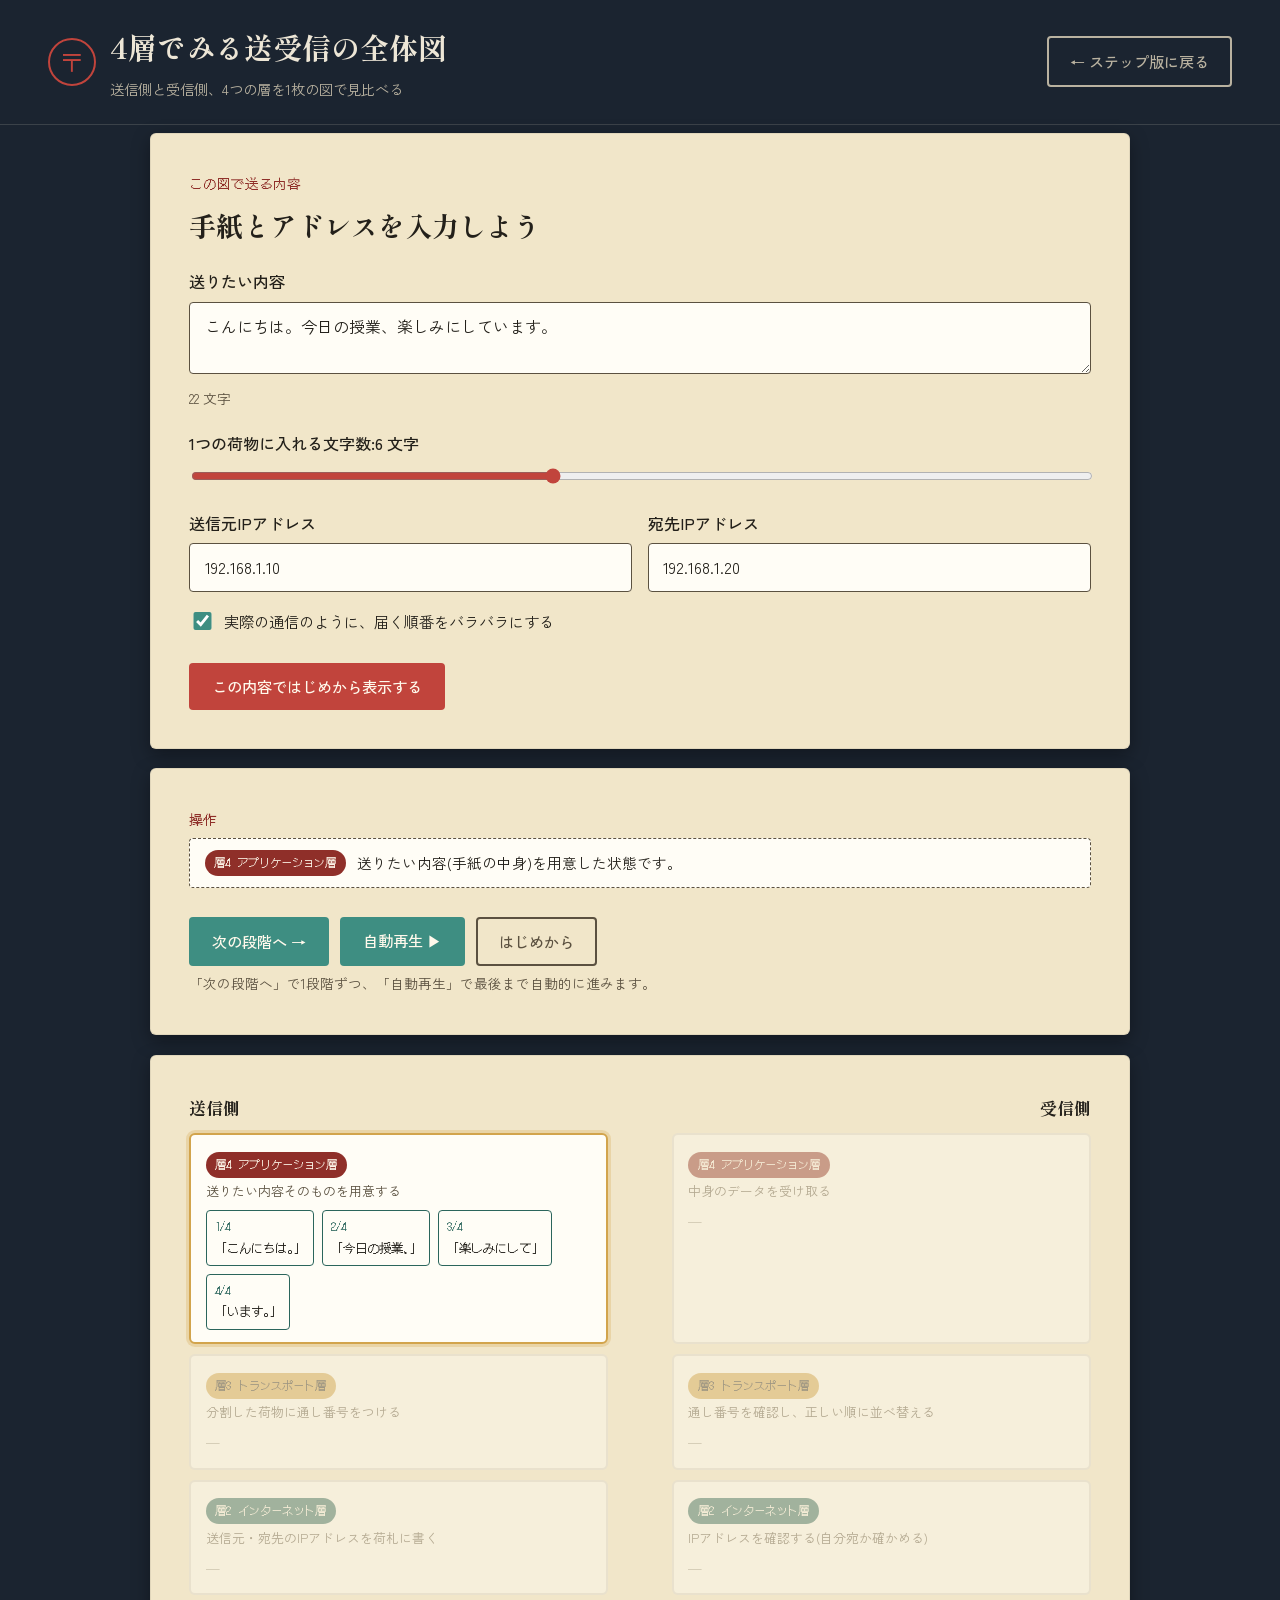
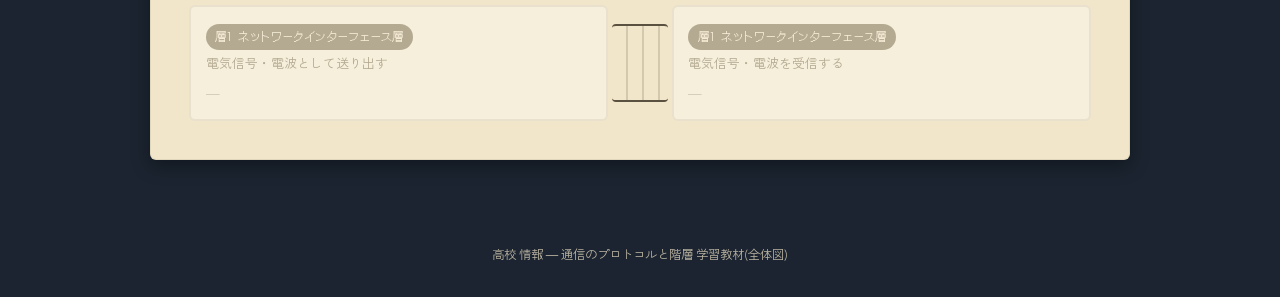
==== layers.html @ 987ae879 "Add files via upload" ====
<!DOCTYPE html>
<html lang="ja">
<head>
<meta charset="UTF-8">
<meta name="viewport" content="width=device-width, initial-scale=1.0">
<title>4層でみる送受信の全体図 ― 通信のプロトコルと階層</title>
<link rel="preconnect" href="https://fonts.googleapis.com">
<link rel="preconnect" href="https://fonts.gstatic.com" crossorigin>
<link href="https://fonts.googleapis.com/css2?family=Shippori+Mincho:wght@500;700&family=Zen+Kaku+Gothic+New:wght@400;500;700&family=DotGothic16&display=swap" rel="stylesheet">
<link rel="stylesheet" href="style.css">
<link rel="stylesheet" href="layers.css">
</head>
<body>

<header class="app-header">
  <div class="app-header__title">
    <span class="app-header__mark">〒</span>
    <div>
      <h1>4層でみる送受信の全体図</h1>
      <p>送信側と受信側、4つの層を1枚の図で見比べる</p>
    </div>
  </div>
  <a class="ghost-btn" href="index.html">← ステップ版に戻る</a>
</header>

<main class="layers-main">

  <!-- 入力パネル -->
  <section class="card layers-input-card">
    <p class="card__eyebrow">この図で送る内容</p>
    <h2>手紙とアドレスを入力しよう</h2>

    <label for="msgInput" class="field-label">送りたい内容</label>
    <textarea id="msgInput" maxlength="120" rows="2" placeholder="例:こんにちは。今日の授業、楽しみにしています。">こんにちは。今日の授業、楽しみにしています。</textarea>
    <p class="hint" id="msgCount">0 文字</p>

    <label for="chunkInput" class="field-label">
      1つの荷物に入れる文字数:<output id="chunkVal">6</output> 文字
    </label>
    <input type="range" id="chunkInput" min="2" max="12" value="6">

    <div class="ip-fields">
      <div>
        <label for="srcInput" class="field-label">送信元IPアドレス</label>
        <input type="text" id="srcInput" value="192.168.1.10">
      </div>
      <div>
        <label for="dstInput" class="field-label">宛先IPアドレス</label>
        <input type="text" id="dstInput" value="192.168.1.20">
      </div>
    </div>

    <label class="toggle">
      <input type="checkbox" id="shuffleInput" checked>
      <span>実際の通信のように、届く順番をバラバラにする</span>
    </label>

    <div class="step-nav">
      <button class="primary-btn" id="applyBtn">この内容ではじめから表示する</button>
    </div>
  </section>

  <!-- 操作パネル -->
  <section class="card layers-control-card">
    <p class="card__eyebrow">操作</p>
    <div class="layers-current" id="currentCaption">
      <span class="layer-pill layer-pill--app" id="currentPill">層4 アプリケーション層</span>
      <span id="currentDesc">送りたい内容(手紙の中身)を用意した状態です。</span>
    </div>
    <div class="step-nav">
      <button class="secondary-btn" id="nextBtn">次の段階へ →</button>
      <button class="secondary-btn" id="autoBtn">自動再生 ▶</button>
      <button class="ghost-btn" id="resetBtn">はじめから</button>
    </div>
    <p class="hint">「次の段階へ」で1段階ずつ、「自動再生」で最後まで自動的に進みます。</p>
  </section>

  <!-- 4層の図 -->
  <section class="card layers-diagram-card">
    <div class="layers-diagram-heads">
      <span class="layers-diagram-heads__label">送信側</span>
      <span></span>
      <span class="layers-diagram-heads__label">受信側</span>
    </div>

    <div class="layers-diagram" id="layersDiagram">

      <!-- 層4 アプリケーション層 -->
      <div class="layer-cell" data-row="send-app">
        <span class="layer-pill layer-pill--app">層4 アプリケーション層</span>
        <p class="layers-role">送りたい内容そのものを用意する</p>
        <div class="layers-packets" id="cell-send-app"></div>
      </div>
      <div class="layer-gutter"></div>
      <div class="layer-cell" data-row="receive-app">
        <span class="layer-pill layer-pill--app">層4 アプリケーション層</span>
        <p class="layers-role">中身のデータを受け取る</p>
        <div class="layers-packets" id="cell-receive-app"></div>
        <div id="finalResult" class="reassembled" hidden>
          <p class="field-label">組み立てられた内容</p>
          <p id="finalText" class="reassembled__text"></p>
          <p id="finalCheck" class="reassembled__check"></p>
        </div>
      </div>

      <!-- 層3 トランスポート層 -->
      <div class="layer-cell" data-row="send-transport">
        <span class="layer-pill layer-pill--transport">層3 トランスポート層</span>
        <p class="layers-role">分割した荷物に通し番号をつける</p>
        <div class="layers-packets" id="cell-send-transport"></div>
      </div>
      <div class="layer-gutter"></div>
      <div class="layer-cell" data-row="receive-transport">
        <span class="layer-pill layer-pill--transport">層3 トランスポート層</span>
        <p class="layers-role">通し番号を確認し、正しい順に並べ替える</p>
        <div class="layers-packets" id="cell-receive-transport"></div>
      </div>

      <!-- 層2 インターネット層 -->
      <div class="layer-cell" data-row="send-network">
        <span class="layer-pill layer-pill--network">層2 インターネット層</span>
        <p class="layers-role">送信元・宛先のIPアドレスを荷札に書く</p>
        <div class="layers-packets" id="cell-send-network"></div>
      </div>
      <div class="layer-gutter"></div>
      <div class="layer-cell" data-row="receive-network">
        <span class="layer-pill layer-pill--network">層2 インターネット層</span>
        <p class="layers-role">IPアドレスを確認する(自分宛か確かめる)</p>
        <div class="layers-packets" id="cell-receive-network"></div>
      </div>

      <!-- 層1 ネットワークインターフェース層(伝送経路) -->
      <div class="layer-cell layer-cell--physical" data-row="send-physical">
        <span class="layer-pill layer-pill--physical">層1 ネットワークインターフェース層</span>
        <p class="layers-role">電気信号・電波として送り出す</p>
        <div class="layers-packets" id="cell-send-physical"></div>
      </div>
      <div class="layer-gutter layer-gutter--track">
        <div class="transit__track" id="layersTrack"></div>
      </div>
      <div class="layer-cell layer-cell--physical" data-row="receive-physical">
        <span class="layer-pill layer-pill--physical">層1 ネットワークインターフェース層</span>
        <p class="layers-role">電気信号・電波を受信する</p>
        <div class="layers-packets" id="cell-receive-physical"></div>
      </div>

    </div>
  </section>

</main>

<footer class="app-footer">
  <p>高校 情報 ― 通信のプロトコルと階層 学習教材(全体図)</p>
</footer>

<script src="layers.js"></script>
</body>
</html>
---- style.css ----
/* ===========================================================
   トークン
   =========================================================== */
:root {
  --bg-void: #1b2430;
  --bg-void-soft: #232f3f;
  --surface-paper: #f1e6c9;
  --surface-paper-dim: #e6d8b3;
  --ink: #23201a;
  --ink-soft: #5b5140;
  --accent-stamp: #c1443c;
  --accent-stamp-dark: #8f2f29;
  --accent-teal: #3e8e82;
  --accent-teal-dark: #2b655c;
  --accent-gold: #d2a44c;
  --text-light: #ede6d6;
  --text-light-dim: #b9b2a0;

  --font-display: "Shippori Mincho", serif;
  --font-body: "Zen Kaku Gothic New", sans-serif;
  --font-data: "DotGothic16", monospace;

  --radius-paper: 6px;
  --shadow-paper: 0 6px 18px rgba(0, 0, 0, 0.35);
}

@media (prefers-reduced-motion: reduce) {
  *, *::before, *::after {
    animation-duration: 0.001ms !important;
    animation-iteration-count: 1 !important;
    transition-duration: 0.001ms !important;
  }
}

* { box-sizing: border-box; }

html, body {
  margin: 0;
  padding: 0;
  background: var(--bg-void);
  color: var(--text-light);
  font-family: var(--font-body);
  line-height: 1.75;
}

h1, h2, h3 {
  font-family: var(--font-display);
  font-weight: 700;
  margin: 0 0 0.5em;
  color: var(--ink);
}

p { margin: 0 0 1em; }

button {
  font-family: var(--font-body);
  cursor: pointer;
}

button:focus-visible,
input:focus-visible,
textarea:focus-visible,
a:focus-visible {
  outline: 3px solid var(--accent-gold);
  outline-offset: 2px;
}

/* ===========================================================
   ヘッダー
   =========================================================== */
.app-header {
  display: flex;
  align-items: center;
  justify-content: space-between;
  gap: 1rem;
  padding: 1.4rem clamp(1rem, 4vw, 3rem);
  border-bottom: 1px solid rgba(237, 230, 214, 0.15);
}

.app-header__title {
  display: flex;
  align-items: center;
  gap: 0.9rem;
}

.app-header__mark {
  display: grid;
  place-items: center;
  width: 3rem;
  height: 3rem;
  border: 2px solid var(--accent-stamp);
  border-radius: 50%;
  color: var(--accent-stamp);
  font-size: 1.5rem;
  font-family: var(--font-display);
  flex-shrink: 0;
}

.app-header h1 {
  color: var(--text-light);
  font-size: clamp(1.3rem, 2.6vw, 1.8rem);
  margin: 0;
}

.app-header__title p {
  margin: 0.2rem 0 0;
  color: var(--text-light-dim);
  font-size: 0.9rem;
}

/* ===========================================================
   ルート(進行状況)
   =========================================================== */
.route {
  padding: 0.8rem clamp(1rem, 4vw, 3rem) 1.2rem;
  overflow-x: auto;
}

.route ol {
  display: flex;
  list-style: none;
  margin: 0;
  padding: 0;
  gap: 0;
  min-width: max-content;
  position: relative;
}

.route li {
  display: flex;
  flex-direction: column;
  align-items: center;
  gap: 0.4rem;
  padding: 0 1.1rem;
  position: relative;
  opacity: 0.45;
}

.route li:not(:last-child)::after {
  content: "";
  position: absolute;
  top: 0.9rem;
  left: 50%;
  width: 100%;
  border-top: 2px dashed rgba(237, 230, 214, 0.3);
  z-index: 0;
}

.route li.is-current,
.route li.is-done {
  opacity: 1;
}

.route__stamp {
  display: grid;
  place-items: center;
  width: 1.9rem;
  height: 1.9rem;
  border-radius: 50%;
  border: 2px solid var(--text-light-dim);
  font-family: var(--font-data);
  font-size: 0.75rem;
  background: var(--bg-void);
  z-index: 1;
}

.route li.is-current .route__stamp {
  border-color: var(--accent-stamp);
  color: var(--accent-stamp);
}

.route li.is-done .route__stamp {
  border-color: var(--accent-teal);
  color: var(--accent-teal);
  background: var(--bg-void-soft);
}

.route__label {
  font-size: 0.72rem;
  white-space: nowrap;
  color: var(--text-light-dim);
}

.route li.is-current .route__label { color: var(--text-light); }

/* 窓口 ⇔ 層 の対応ピル(進行状況バー用) */
.route__layer {
  font-family: var(--font-data);
  font-size: 0.62rem;
  padding: 0.1rem 0.45rem;
  border-radius: 999px;
  white-space: nowrap;
  border: 1px solid transparent;
  z-index: 1;
}

.route__layer[data-layer="app"] {
  background: rgba(193, 68, 60, 0.22);
  border-color: rgba(193, 68, 60, 0.6);
  color: #f3d3d0;
}
.route__layer[data-layer="transport"] {
  background: rgba(210, 164, 76, 0.22);
  border-color: rgba(210, 164, 76, 0.6);
  color: #f6e6c6;
}
.route__layer[data-layer="network"] {
  background: rgba(62, 142, 130, 0.25);
  border-color: rgba(62, 142, 130, 0.6);
  color: #cfe9e3;
}
.route__layer[data-layer="physical"] {
  background: rgba(237, 230, 214, 0.14);
  border-color: rgba(237, 230, 214, 0.4);
  color: var(--text-light);
}
.route__layer[data-layer="transport-network"] {
  background: linear-gradient(90deg, rgba(210, 164, 76, 0.32) 50%, rgba(62, 142, 130, 0.32) 50%);
  border-color: rgba(237, 230, 214, 0.4);
  color: var(--text-light);
}
.route__layer[data-layer="all"] {
  background: transparent;
  border: 1px dashed var(--text-light-dim);
  color: var(--text-light-dim);
}

/* ===========================================================
   カード(紙)
   =========================================================== */
main { padding: 0.5rem clamp(1rem, 4vw, 3rem) 4rem; }

.card {
  background: var(--surface-paper);
  color: var(--ink);
  border-radius: var(--radius-paper);
  box-shadow: var(--shadow-paper);
  padding: clamp(1.4rem, 4vw, 2.4rem);
  max-width: 780px;
  margin: 0 auto;
  border: 1px solid rgba(35, 32, 26, 0.08);
}

.card--intro { text-align: left; }

.card__eyebrow {
  font-family: var(--font-data);
  color: var(--accent-stamp-dark);
  font-size: 0.85rem;
  margin-bottom: 0.4rem;
  display: flex;
  align-items: center;
  gap: 0.6rem;
  flex-wrap: wrap;
}

/* 層バッジ(紙のカード上で使う、はっきりした色) */
.layer-pill {
  display: inline-flex;
  align-items: center;
  font-family: var(--font-data);
  font-size: 0.7rem;
  padding: 0.2rem 0.6rem;
  border-radius: 999px;
  color: #fff9ec;
  white-space: nowrap;
}

.layer-pill--app { background: var(--accent-stamp-dark); }
.layer-pill--transport { background: var(--accent-gold); color: var(--ink); }
.layer-pill--network { background: var(--accent-teal-dark); }
.layer-pill--physical { background: var(--ink-soft); }
.layer-pill--all {
  background: transparent;
  border: 1.5px dashed var(--ink-soft);
  color: var(--ink-soft);
}

.card h2 { font-size: clamp(1.3rem, 3vw, 1.7rem); }

.card strong { color: var(--accent-stamp-dark); }

/* ===========================================================
   フォーム部品
   =========================================================== */
.field-label {
  display: block;
  font-weight: 500;
  margin: 1.1rem 0 0.4rem;
}

textarea, input[type="text"] {
  width: 100%;
  font-family: var(--font-body);
  font-size: 1rem;
  padding: 0.7rem 0.9rem;
  border-radius: 4px;
  border: 1.5px solid var(--ink-soft);
  background: #fffdf6;
  color: var(--ink);
  resize: vertical;
}

input[type="range"] {
  width: 100%;
  accent-color: var(--accent-stamp);
}

.hint {
  font-size: 0.85rem;
  color: var(--ink-soft);
  margin: 0.4rem 0 0;
}

.ip-fields {
  display: grid;
  grid-template-columns: 1fr 1fr;
  gap: 1rem;
}

@media (max-width: 560px) {
  .ip-fields { grid-template-columns: 1fr; }
}

.toggle {
  display: flex;
  align-items: center;
  gap: 0.6rem;
  font-size: 0.95rem;
  margin: 1rem 0;
  cursor: pointer;
}

.toggle input { width: 1.15rem; height: 1.15rem; accent-color: var(--accent-teal); }

/* ===========================================================
   ボタン
   =========================================================== */
.step-nav {
  display: flex;
  gap: 0.7rem;
  margin-top: 1.8rem;
  flex-wrap: wrap;
}

.step-nav--wrap { margin-top: 1.2rem; }

.primary-btn, .secondary-btn, .ghost-btn {
  border-radius: 4px;
  padding: 0.65rem 1.3rem;
  font-size: 0.95rem;
  font-weight: 500;
  border: 2px solid transparent;
  transition: transform 0.12s ease, background 0.15s ease;
}

.primary-btn {
  background: var(--accent-stamp);
  color: #fff9ec;
}
.primary-btn:hover:not(:disabled) { background: var(--accent-stamp-dark); }

.secondary-btn {
  background: var(--accent-teal);
  color: #fff9ec;
}
.secondary-btn:hover:not(:disabled) { background: var(--accent-teal-dark); }

.ghost-btn {
  background: transparent;
  border-color: currentColor;
  color: var(--ink-soft);
}
.card .ghost-btn { color: var(--ink-soft); }
.app-header__actions {
  display: flex;
  align-items: center;
  gap: 0.6rem;
  flex-wrap: wrap;
}

a.ghost-btn {
  display: inline-block;
  text-decoration: none;
}

.app-header .ghost-btn { color: var(--text-light-dim); }
.ghost-btn:hover { color: var(--ink); border-color: var(--ink); }

button:disabled {
  opacity: 0.4;
  cursor: not-allowed;
}

button:active:not(:disabled) { transform: translateY(1px); }

/* ===========================================================
   分割プレビュー
   =========================================================== */
.original-preview {
  font-family: var(--font-data);
  background: #fffdf6;
  border: 1.5px dashed var(--ink-soft);
  border-radius: 4px;
  padding: 0.8rem;
  margin: 1rem 0;
  word-break: break-all;
  font-size: 1.05rem;
}

.packet-grid {
  display: flex;
  flex-wrap: wrap;
  gap: 0.8rem;
  margin: 1rem 0;
}

.packet-chip {
  font-family: var(--font-data);
  background: #fffdf6;
  border: 1.5px solid var(--accent-teal-dark);
  color: var(--ink);
  border-radius: 4px;
  padding: 0.5rem 0.7rem;
  font-size: 0.95rem;
  min-width: 3.5rem;
  text-align: center;
  position: relative;
}

.packet-chip__no {
  display: block;
  font-size: 0.68rem;
  color: var(--accent-teal-dark);
  margin-bottom: 0.2rem;
}

/* ===========================================================
   荷札(ヘッダー)の入れ子構造
   =========================================================== */
.parcel {
  border-radius: 6px;
  padding: 0.8rem;
  position: relative;
  transition: padding 0.25s ease, background 0.25s ease;
}

.parcel__tag {
  display: inline-block;
  font-family: var(--font-data);
  font-size: 0.72rem;
  padding: 0.15rem 0.5rem;
  border-radius: 3px;
  margin-bottom: 0.4rem;
  color: #fff9ec;
}

.parcel__body { font-size: 0.9rem; }

.parcel--network {
  background: #d9e6e4;
  border: 2px dashed var(--accent-teal-dark);
}
.parcel--network > .parcel__tag { background: var(--accent-teal-dark); }

.parcel--transport {
  background: #ecdcc2;
  border: 2px dashed var(--accent-gold);
  margin-top: 0.5rem;
}
.parcel--transport > .parcel__tag { background: var(--accent-gold); color: var(--ink); }

.parcel--data {
  background: #fffdf6;
  border: 2px solid var(--accent-stamp-dark);
  margin-top: 0.5rem;
  font-family: var(--font-data);
  clip-path: polygon(
    0 8px, 8px 0, calc(100% - 8px) 0, 100% 8px,
    100% calc(100% - 8px), calc(100% - 8px) 100%,
    8px 100%, 0 calc(100% - 8px)
  );
}
.parcel--data > .parcel__tag { background: var(--accent-stamp-dark); }

.build-stage { max-width: 320px; }

.build-controls {
  display: flex;
  align-items: center;
  gap: 0.9rem;
  margin-top: 0.8rem;
  flex-wrap: wrap;
}

.all-packets { margin-top: 1.6rem; }

.packet-grid--sealed .parcel { max-width: 220px; }

/* ===========================================================
   送信アニメーション(発送窓口)
   =========================================================== */
.transit {
  display: grid;
  grid-template-columns: auto 1fr auto;
  align-items: center;
  gap: 0.8rem;
  margin: 1.4rem 0;
}

.transit__node {
  display: flex;
  flex-direction: column;
  align-items: center;
  gap: 0.2rem;
  font-size: 0.8rem;
  color: var(--ink-soft);
}

.transit__label { font-weight: 700; color: var(--ink); }
.transit__ip { font-family: var(--font-data); }

.transit__track {
  position: relative;
  height: 90px;
  background: repeating-linear-gradient(
    to right, transparent 0 14px, rgba(35,32,26,0.15) 14px 16px
  );
  border-top: 2px solid var(--ink-soft);
  border-bottom: 2px solid var(--ink-soft);
  overflow: hidden;
  border-radius: 4px;
}

.envelope {
  position: absolute;
  top: 50%;
  left: 0;
  width: 42px;
  height: 28px;
  transform: translate(-46px, -50%);
  background: var(--accent-stamp);
  border-radius: 3px;
  font-family: var(--font-data);
  color: #fff9ec;
  font-size: 0.58rem;
  line-height: 1.15;
  display: grid;
  place-items: center;
  text-align: center;
  white-space: pre;
}

.envelope.is-flying {
  animation-name: flyAcross;
  animation-timing-function: linear;
  animation-fill-mode: forwards;
}

.envelope.has-arrived {
  background: var(--accent-teal-dark);
  box-shadow: 0 0 0 2px var(--accent-gold);
  z-index: 2;
}

@keyframes flyAcross {
  from { left: 0; }
  to { left: 100%; }
}

/* ===========================================================
   層の流れ図(受け取り窓口の案内)
   =========================================================== */
.layer-flow {
  list-style: none;
  margin: 1rem 0;
  padding: 0;
  display: flex;
  flex-direction: column;
  gap: 0.55rem;
  border-left: 3px dashed var(--ink-soft);
  padding-left: 1rem;
}

.layer-flow__item {
  display: flex;
  align-items: center;
  gap: 0.6rem;
  flex-wrap: wrap;
  font-size: 0.88rem;
}

.layer-flow__no {
  font-family: var(--font-data);
  color: var(--ink-soft);
  flex-shrink: 0;
}

.layer-flow__desc { color: var(--ink-soft); }

/* ===========================================================
   到着順の記録(発送窓口)
   =========================================================== */
.arrival-order {
  margin-top: 0.6rem;
  font-size: 0.85rem;
}

.arrival-order__text {
  font-family: var(--font-data);
  color: var(--ink-soft);
  margin-left: 0.4rem;
}

/* ===========================================================
   受信トレイ(受け取り窓口)
   =========================================================== */
.packet-grid--inbox .inbox-item {
  flex: 1 1 210px;
  max-width: 240px;
}

.packet-grid--inbox .parcel {
  cursor: pointer;
}

.parcel--sealed {
  background: var(--bg-void-soft);
  border: 2px solid var(--text-light-dim);
  color: var(--text-light);
  display: grid;
  place-items: center;
  min-height: 70px;
  font-family: var(--font-data);
}

.parcel--sealed .parcel__tag {
  background: var(--text-light-dim);
  color: var(--ink);
}

.reassembled {
  margin-top: 1.6rem;
  padding: 1rem;
  background: #fffdf6;
  border: 1.5px dashed var(--accent-stamp-dark);
  border-radius: 4px;
}

.reassembled__text {
  font-family: var(--font-data);
  font-size: 1.1rem;
  word-break: break-all;
}

.reassembled__check { font-weight: 700; }
.reassembled__check.is-ok { color: var(--accent-teal-dark); }
.reassembled__check.is-ng { color: var(--accent-stamp-dark); }

/* ===========================================================
   まとめ・クイズ
   =========================================================== */
.summary-table {
  width: 100%;
  border-collapse: collapse;
  margin: 1rem 0 1.8rem;
  font-size: 0.9rem;
}

.summary-table th, .summary-table td {
  border-bottom: 1px solid rgba(35, 32, 26, 0.2);
  padding: 0.6rem 0.5rem;
  text-align: left;
}

.summary-table th { font-family: var(--font-data); color: var(--ink-soft); }

.quiz-heading { margin-top: 0.5rem; }

.quiz-item {
  margin-bottom: 1.6rem;
  padding-bottom: 1.2rem;
  border-bottom: 1px dashed rgba(35, 32, 26, 0.2);
}

.quiz-item p { font-weight: 500; }

.quiz-options {
  display: flex;
  flex-direction: column;
  gap: 0.5rem;
}

.quiz-option {
  text-align: left;
  background: #fffdf6;
  border: 1.5px solid var(--ink-soft);
  border-radius: 4px;
  padding: 0.6rem 0.8rem;
  color: var(--ink);
}

.quiz-option:hover:not(:disabled) { border-color: var(--accent-stamp); }
.quiz-option.is-correct { background: #dcefe9; border-color: var(--accent-teal-dark); }
.quiz-option.is-wrong { background: #f4dcd9; border-color: var(--accent-stamp-dark); }

.quiz-feedback {
  margin-top: 0.5rem;
  font-size: 0.9rem;
}

/* ===========================================================
   階層早見表(ドロワー)
   =========================================================== */
.layer-guide {
  position: fixed;
  top: 0;
  right: 0;
  height: 100vh;
  width: min(320px, 88vw);
  background: var(--bg-void-soft);
  border-left: 1px solid rgba(237, 230, 214, 0.2);
  box-shadow: -8px 0 24px rgba(0, 0, 0, 0.4);
  z-index: 20;
  overflow-y: auto;
}

.layer-guide__inner { padding: 1.4rem; }
.layer-guide h2 { color: var(--text-light); font-size: 1.2rem; }
.layer-guide__note { color: var(--text-light-dim); font-size: 0.85rem; }

.layer-guide__list {
  list-style: none;
  padding: 0;
  margin: 1rem 0;
  display: flex;
  flex-direction: column;
  gap: 0.7rem;
}

.layer-card {
  border-radius: 5px;
  padding: 0.7rem 0.8rem;
  display: flex;
  flex-direction: column;
  gap: 0.15rem;
  border: 2px solid transparent;
  transition: border-color 0.2s ease, transform 0.2s ease;
}

.layer-card__no {
  font-family: var(--font-data);
  font-size: 0.72rem;
  color: var(--text-light-dim);
}

.layer-card__name { font-weight: 700; color: var(--text-light); }
.layer-card__role { font-size: 0.82rem; color: var(--text-light-dim); }

.layer-card--app { background: rgba(193, 68, 60, 0.18); }
.layer-card--transport { background: rgba(210, 164, 76, 0.18); }
.layer-card--network { background: rgba(62, 142, 130, 0.18); }
.layer-card--physical { background: rgba(237, 230, 214, 0.1); }

.layer-card.is-active {
  border-color: var(--accent-gold);
  transform: translateX(-4px);
}

.layer-guide__close { margin-top: 0.5rem; }

/* ===========================================================
   フッター
   =========================================================== */
.app-footer {
  text-align: center;
  padding: 1.2rem;
  color: var(--text-light-dim);
  font-size: 0.78rem;
}

/* step の表示切替 */
.step[hidden] { display: none; }
---- layers.css ----
/* layers.css は style.css のトークン・部品(layer-pill, packet-chip,
   transit__track, envelope, card, ボタン等)を前提に、
   4層の全体図(layers.html)に固有のレイアウトだけを追加する。 */

.layers-main {
  padding: 0.5rem clamp(1rem, 4vw, 3rem) 4rem;
  display: flex;
  flex-direction: column;
  gap: 1.2rem;
}

.layers-input-card,
.layers-control-card,
.layers-diagram-card {
  max-width: 980px;
  width: 100%;
  margin: 0 auto;
}

/* ===========================================================
   操作パネル
   =========================================================== */
.layers-current {
  display: flex;
  align-items: center;
  gap: 0.7rem;
  flex-wrap: wrap;
  background: #fffdf6;
  border: 1.5px dashed var(--ink-soft);
  border-radius: 4px;
  padding: 0.7rem 0.9rem;
  margin-bottom: 1rem;
}

#currentDesc { font-size: 0.92rem; }

/* ===========================================================
   4層の図(グリッド)
   =========================================================== */
.layers-diagram-heads {
  display: grid;
  grid-template-columns: 1fr 64px 1fr;
  margin-bottom: 0.6rem;
}

.layers-diagram-heads__label {
  font-family: var(--font-display);
  font-weight: 700;
  font-size: 1.05rem;
}

.layers-diagram-heads__label:last-child { text-align: right; }

.layers-diagram {
  display: grid;
  grid-template-columns: 1fr 64px 1fr;
  gap: 0.6rem 0;
}

.layer-cell {
  background: #fffdf6;
  border: 2px solid rgba(35, 32, 26, 0.15);
  border-radius: 6px;
  padding: 0.8rem 0.9rem;
  transition: border-color 0.25s ease, box-shadow 0.25s ease, opacity 0.25s ease;
  min-height: 92px;
}

.layer-cell[data-row$="physical"] { min-height: 78px; }

.layers-role {
  font-size: 0.8rem;
  color: var(--ink-soft);
  margin: 0.15rem 0 0.5rem;
}

.layers-packets {
  display: flex;
  flex-wrap: wrap;
  gap: 0.5rem;
}

.layers-packets:empty::after {
  content: "―";
  color: var(--ink-soft);
  opacity: 0.5;
  font-family: var(--font-data);
  font-size: 0.85rem;
}

/* 到達していない段 */
.layer-cell--pending { opacity: 0.4; }

/* いま進行中の段 */
.layer-cell--active {
  border-color: var(--accent-gold);
  box-shadow: 0 0 0 3px rgba(210, 164, 76, 0.28);
}

/* すでに通過した段 */
.layer-cell--done { opacity: 0.85; }

.layer-gutter {
  display: flex;
  align-items: center;
  justify-content: center;
}

.layer-gutter--track { padding: 0 4px; }
.layer-gutter--track .transit__track { width: 100%; height: 78px; }

/* パケットチップの状態違い(全体図用の小さめ表示) */
.layers-packets .packet-chip {
  font-size: 0.78rem;
  min-width: 3rem;
  padding: 0.35rem 0.5rem;
  text-align: left;
}

.layers-packets .packet-chip__no { margin-bottom: 0.1rem; }

@media (max-width: 720px) {
  .layers-diagram,
  .layers-diagram-heads {
    grid-template-columns: 1fr 40px 1fr;
  }
  .layer-gutter--track .transit__track { height: 60px; }
  .layers-role { display: none; }
}
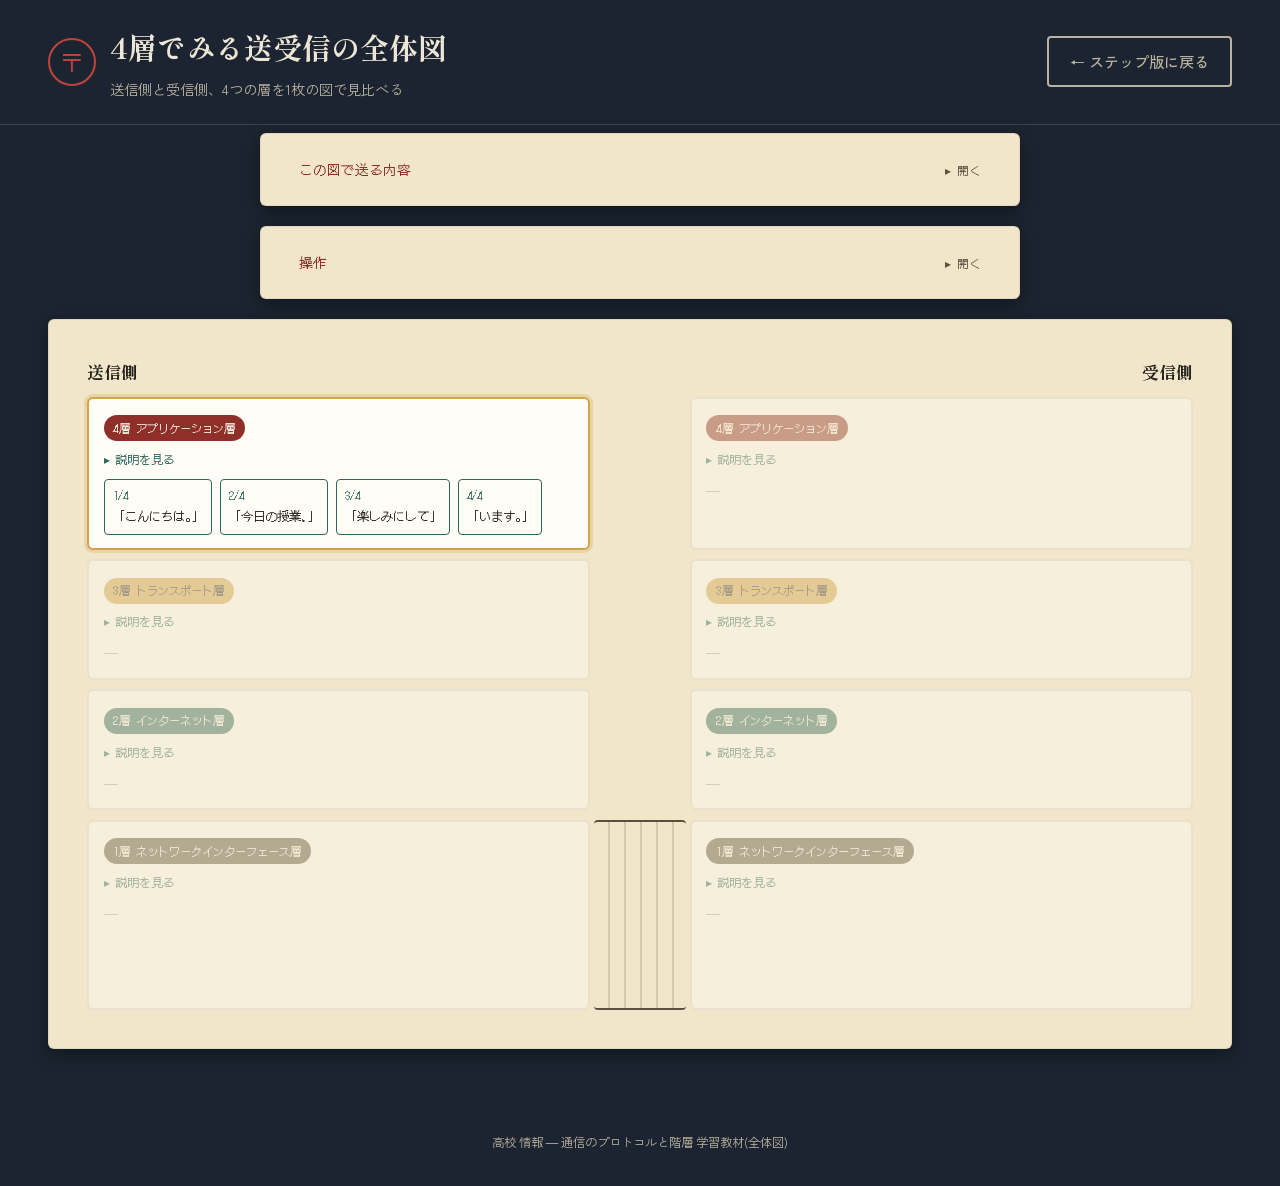
==== commit 096a26c2: "Add files via upload" ====
--- a/layers.html
+++ b/layers.html
@@ -25,55 +25,63 @@
 
 <main class="layers-main">
 
-  <!-- 入力パネル -->
-  <section class="card layers-input-card">
-    <p class="card__eyebrow">この図で送る内容</p>
-    <h2>手紙とアドレスを入力しよう</h2>
+  <!-- 入力パネル(折りたたみ式) -->
+  <details class="card layers-panel" id="inputPanel">
+    <summary class="layers-panel__summary">
+      <span class="card__eyebrow" style="margin:0;">この図で送る内容</span>
+    </summary>
+    <div class="layers-panel__body">
+      <h2>手紙とアドレスを入力しよう</h2>
 
-    <label for="msgInput" class="field-label">送りたい内容</label>
-    <textarea id="msgInput" maxlength="120" rows="2" placeholder="例:こんにちは。今日の授業、楽しみにしています。">こんにちは。今日の授業、楽しみにしています。</textarea>
-    <p class="hint" id="msgCount">0 文字</p>
+      <label for="msgInput" class="field-label">送りたい内容</label>
+      <textarea id="msgInput" maxlength="120" rows="2" placeholder="例:こんにちは。今日の授業、楽しみにしています。">こんにちは。今日の授業、楽しみにしています。</textarea>
+      <p class="hint" id="msgCount">0 文字</p>
 
-    <label for="chunkInput" class="field-label">
-      1つの荷物に入れる文字数:<output id="chunkVal">6</output> 文字
-    </label>
-    <input type="range" id="chunkInput" min="2" max="12" value="6">
+      <label for="chunkInput" class="field-label">
+        1つの荷物に入れる文字数:<output id="chunkVal">6</output> 文字
+      </label>
+      <input type="range" id="chunkInput" min="2" max="12" value="6">
 
-    <div class="ip-fields">
-      <div>
-        <label for="srcInput" class="field-label">送信元IPアドレス</label>
-        <input type="text" id="srcInput" value="192.168.1.10">
+      <div class="ip-fields">
+        <div>
+          <label for="srcInput" class="field-label">送信元IPアドレス</label>
+          <input type="text" id="srcInput" value="192.168.1.10">
+        </div>
+        <div>
+          <label for="dstInput" class="field-label">宛先IPアドレス</label>
+          <input type="text" id="dstInput" value="192.168.1.20">
+        </div>
       </div>
-      <div>
-        <label for="dstInput" class="field-label">宛先IPアドレス</label>
-        <input type="text" id="dstInput" value="192.168.1.20">
+
+      <label class="toggle">
+        <input type="checkbox" id="shuffleInput" checked>
+        <span>実際の通信のように、届く順番をバラバラにする</span>
+      </label>
+
+      <div class="step-nav">
+        <button class="primary-btn" id="applyBtn">この内容ではじめから表示する</button>
       </div>
     </div>
+  </details>
 
-    <label class="toggle">
-      <input type="checkbox" id="shuffleInput" checked>
-      <span>実際の通信のように、届く順番をバラバラにする</span>
-    </label>
-
-    <div class="step-nav">
-      <button class="primary-btn" id="applyBtn">この内容ではじめから表示する</button>
+  <!-- 操作パネル(折りたたみ式) -->
+  <details class="card layers-panel" id="controlPanel">
+    <summary class="layers-panel__summary">
+      <span class="card__eyebrow" style="margin:0;">操作</span>
+    </summary>
+    <div class="layers-panel__body">
+      <div class="layers-current" id="currentCaption">
+        <span class="layer-pill layer-pill--app" id="currentPill">4層 アプリケーション層</span>
+        <span id="currentDesc">送りたい内容(手紙の中身)を用意した状態です。</span>
+      </div>
+      <div class="step-nav">
+        <button class="secondary-btn" id="nextBtn">次の段階へ →</button>
+        <button class="secondary-btn" id="autoBtn">自動再生 ▶</button>
+        <button class="ghost-btn" id="resetBtn">はじめから</button>
+      </div>
+      <p class="hint">「次の段階へ」で1段階ずつ、「自動再生」で最後まで自動的に進みます。</p>
     </div>
-  </section>
-
-  <!-- 操作パネル -->
-  <section class="card layers-control-card">
-    <p class="card__eyebrow">操作</p>
-    <div class="layers-current" id="currentCaption">
-      <span class="layer-pill layer-pill--app" id="currentPill">層4 アプリケーション層</span>
-      <span id="currentDesc">送りたい内容(手紙の中身)を用意した状態です。</span>
-    </div>
-    <div class="step-nav">
-      <button class="secondary-btn" id="nextBtn">次の段階へ →</button>
-      <button class="secondary-btn" id="autoBtn">自動再生 ▶</button>
-      <button class="ghost-btn" id="resetBtn">はじめから</button>
-    </div>
-    <p class="hint">「次の段階へ」で1段階ずつ、「自動再生」で最後まで自動的に進みます。</p>
-  </section>
+  </details>
 
   <!-- 4層の図 -->
   <section class="card layers-diagram-card">
@@ -85,16 +93,16 @@
 
     <div class="layers-diagram" id="layersDiagram">
 
-      <!-- 層4 アプリケーション層 -->
+      <!-- 4層 アプリケーション層 -->
       <div class="layer-cell" data-row="send-app">
-        <span class="layer-pill layer-pill--app">層4 アプリケーション層</span>
-        <p class="layers-role">送りたい内容そのものを用意する</p>
+        <span class="layer-pill layer-pill--app">4層 アプリケーション層</span>
+        <details class="layers-role-details"><summary>説明を見る</summary><p class="layers-role">送りたい内容そのものを用意する</p></details>
         <div class="layers-packets" id="cell-send-app"></div>
       </div>
       <div class="layer-gutter"></div>
       <div class="layer-cell" data-row="receive-app">
-        <span class="layer-pill layer-pill--app">層4 アプリケーション層</span>
-        <p class="layers-role">中身のデータを受け取る</p>
+        <span class="layer-pill layer-pill--app">4層 アプリケーション層</span>
+        <details class="layers-role-details"><summary>説明を見る</summary><p class="layers-role">中身のデータを受け取る</p></details>
         <div class="layers-packets" id="cell-receive-app"></div>
         <div id="finalResult" class="reassembled" hidden>
           <p class="field-label">組み立てられた内容</p>
@@ -103,44 +111,44 @@
         </div>
       </div>
 
-      <!-- 層3 トランスポート層 -->
+      <!-- 3層 トランスポート層 -->
       <div class="layer-cell" data-row="send-transport">
-        <span class="layer-pill layer-pill--transport">層3 トランスポート層</span>
-        <p class="layers-role">分割した荷物に通し番号をつける</p>
+        <span class="layer-pill layer-pill--transport">3層 トランスポート層</span>
+        <details class="layers-role-details"><summary>説明を見る</summary><p class="layers-role">分割した荷物に通し番号をつける</p></details>
         <div class="layers-packets" id="cell-send-transport"></div>
       </div>
       <div class="layer-gutter"></div>
       <div class="layer-cell" data-row="receive-transport">
-        <span class="layer-pill layer-pill--transport">層3 トランスポート層</span>
-        <p class="layers-role">通し番号を確認し、正しい順に並べ替える</p>
+        <span class="layer-pill layer-pill--transport">3層 トランスポート層</span>
+        <details class="layers-role-details"><summary>説明を見る</summary><p class="layers-role">通し番号を確認し、正しい順に並べ替える</p></details>
         <div class="layers-packets" id="cell-receive-transport"></div>
       </div>
 
-      <!-- 層2 インターネット層 -->
+      <!-- 2層 インターネット層 -->
       <div class="layer-cell" data-row="send-network">
-        <span class="layer-pill layer-pill--network">層2 インターネット層</span>
-        <p class="layers-role">送信元・宛先のIPアドレスを荷札に書く</p>
+        <span class="layer-pill layer-pill--network">2層 インターネット層</span>
+        <details class="layers-role-details"><summary>説明を見る</summary><p class="layers-role">送信元・宛先のIPアドレスを荷札に書く</p></details>
         <div class="layers-packets" id="cell-send-network"></div>
       </div>
       <div class="layer-gutter"></div>
       <div class="layer-cell" data-row="receive-network">
-        <span class="layer-pill layer-pill--network">層2 インターネット層</span>
-        <p class="layers-role">IPアドレスを確認する(自分宛か確かめる)</p>
+        <span class="layer-pill layer-pill--network">2層 インターネット層</span>
+        <details class="layers-role-details"><summary>説明を見る</summary><p class="layers-role">IPアドレスを確認する(自分宛か確かめる)</p></details>
         <div class="layers-packets" id="cell-receive-network"></div>
       </div>
 
-      <!-- 層1 ネットワークインターフェース層(伝送経路) -->
+      <!-- 1層 ネットワークインターフェース層(伝送経路) -->
       <div class="layer-cell layer-cell--physical" data-row="send-physical">
-        <span class="layer-pill layer-pill--physical">層1 ネットワークインターフェース層</span>
-        <p class="layers-role">電気信号・電波として送り出す</p>
+        <span class="layer-pill layer-pill--physical">1層 ネットワークインターフェース層</span>
+        <details class="layers-role-details"><summary>説明を見る</summary><p class="layers-role">電気信号・電波として送り出す</p></details>
         <div class="layers-packets" id="cell-send-physical"></div>
       </div>
       <div class="layer-gutter layer-gutter--track">
         <div class="transit__track" id="layersTrack"></div>
       </div>
       <div class="layer-cell layer-cell--physical" data-row="receive-physical">
-        <span class="layer-pill layer-pill--physical">層1 ネットワークインターフェース層</span>
-        <p class="layers-role">電気信号・電波を受信する</p>
+        <span class="layer-pill layer-pill--physical">1層 ネットワークインターフェース層</span>
+        <details class="layers-role-details"><summary>説明を見る</summary><p class="layers-role">電気信号・電波を受信する</p></details>
         <div class="layers-packets" id="cell-receive-physical"></div>
       </div>
 
--- a/layers.css
+++ b/layers.css
@@ -9,13 +9,53 @@
   gap: 1.2rem;
 }
 
-.layers-input-card,
-.layers-control-card,
+.layers-panel {
+  max-width: 760px;
+  width: 100%;
+  margin: 0 auto;
+  padding: 0;
+  overflow: hidden;
+}
+
 .layers-diagram-card {
-  max-width: 980px;
+  max-width: 1680px;
   width: 100%;
   margin: 0 auto;
 }
+
+/* ===========================================================
+   折りたたみパネル(入力・操作)
+   =========================================================== */
+
+.layers-panel__summary {
+  display: flex;
+  align-items: center;
+  justify-content: space-between;
+  gap: 0.8rem;
+  list-style: none;
+  cursor: pointer;
+  padding: clamp(1rem, 3vw, 1.5rem) clamp(1.4rem, 4vw, 2.4rem);
+  user-select: none;
+}
+
+.layers-panel__summary::-webkit-details-marker { display: none; }
+.layers-panel__summary::marker { content: ""; }
+
+.layers-panel__summary::after {
+  content: "▸ 開く";
+  font-family: var(--font-data);
+  font-size: 0.75rem;
+  color: var(--ink-soft);
+  flex-shrink: 0;
+}
+
+.layers-panel[open] .layers-panel__summary::after { content: "▾ 閉じる"; }
+
+.layers-panel__body {
+  padding: 0 clamp(1.4rem, 4vw, 2.4rem) clamp(1.4rem, 4vw, 2.4rem);
+}
+
+.layers-panel__body h2 { margin-top: 0; }
 
 /* ===========================================================
    操作パネル
@@ -39,7 +79,7 @@
    =========================================================== */
 .layers-diagram-heads {
   display: grid;
-  grid-template-columns: 1fr 64px 1fr;
+  grid-template-columns: 1fr 100px 1fr;
   margin-bottom: 0.6rem;
 }
 
@@ -53,7 +93,7 @@
 
 .layers-diagram {
   display: grid;
-  grid-template-columns: 1fr 64px 1fr;
+  grid-template-columns: 1fr 100px 1fr;
   gap: 0.6rem 0;
 }
 
@@ -63,15 +103,38 @@
   border-radius: 6px;
   padding: 0.8rem 0.9rem;
   transition: border-color 0.25s ease, box-shadow 0.25s ease, opacity 0.25s ease;
-  min-height: 92px;
+  min-height: 78px;
 }
 
-.layer-cell[data-row$="physical"] { min-height: 78px; }
+/* 1層(ネットワークインターフェース層)は、パケットが実際に移動する段なので
+   他の段より広く高さを取り、動きを見やすくする */
+.layer-cell--physical { min-height: 190px; }
+
+/* ===========================================================
+   各段の説明文(クリックで見る)
+   =========================================================== */
+.layers-role-details { margin: 0.1rem 0 0.5rem; }
+
+.layers-role-details summary {
+  list-style: none;
+  cursor: pointer;
+  display: inline-flex;
+  align-items: center;
+  gap: 0.3rem;
+  font-size: 0.75rem;
+  color: var(--accent-teal-dark);
+  font-family: var(--font-data);
+}
+
+.layers-role-details summary::-webkit-details-marker { display: none; }
+.layers-role-details summary::marker { content: ""; }
+.layers-role-details summary::before { content: "▸"; }
+.layers-role-details[open] summary::before { content: "▾"; }
 
 .layers-role {
   font-size: 0.8rem;
   color: var(--ink-soft);
-  margin: 0.15rem 0 0.5rem;
+  margin: 0.3rem 0 0;
 }
 
 .layers-packets {
@@ -107,7 +170,7 @@
 }
 
 .layer-gutter--track { padding: 0 4px; }
-.layer-gutter--track .transit__track { width: 100%; height: 78px; }
+.layer-gutter--track .transit__track { width: 100%; height: 190px; }
 
 /* パケットチップの状態違い(全体図用の小さめ表示) */
 .layers-packets .packet-chip {
@@ -122,8 +185,8 @@
 @media (max-width: 720px) {
   .layers-diagram,
   .layers-diagram-heads {
-    grid-template-columns: 1fr 40px 1fr;
+    grid-template-columns: 1fr 56px 1fr;
   }
-  .layer-gutter--track .transit__track { height: 60px; }
-  .layers-role { display: none; }
+  .layer-cell--physical { min-height: 150px; }
+  .layer-gutter--track .transit__track { height: 150px; }
 }
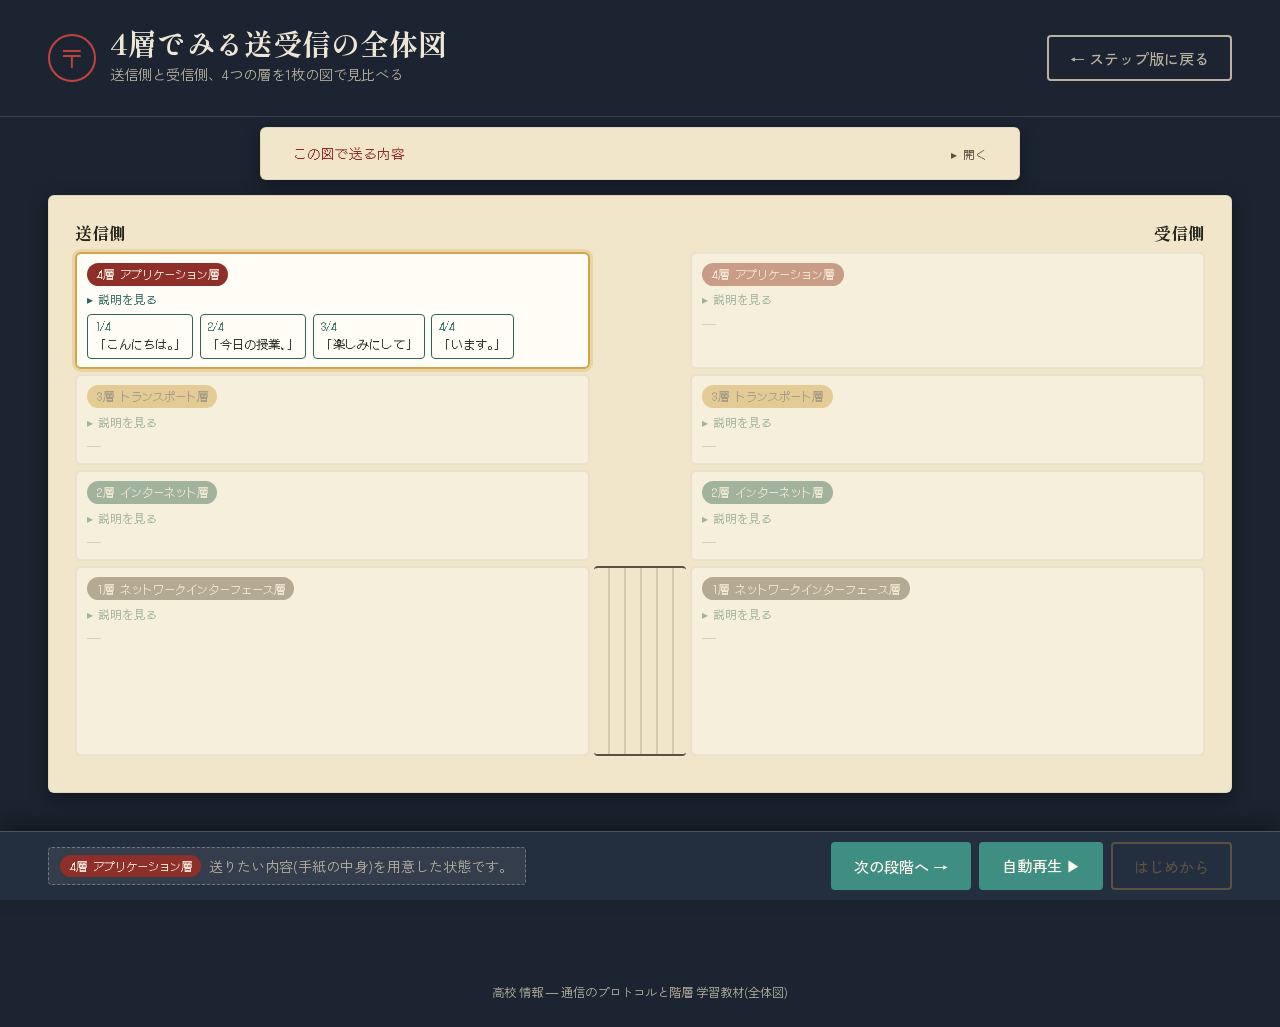
==== commit 9b46b420: "Add files via upload" ====
--- a/layers.html
+++ b/layers.html
@@ -10,7 +10,7 @@
 <link rel="stylesheet" href="style.css">
 <link rel="stylesheet" href="layers.css">
 </head>
-<body>
+<body class="layers-page">
 
 <header class="app-header">
   <div class="app-header__title">
@@ -25,7 +25,7 @@
 
 <main class="layers-main">
 
-  <!-- 入力パネル(折りたたみ式) -->
+  <!-- 入力パネル(折りたたみ式・初期は閉じている) -->
   <details class="card layers-panel" id="inputPanel">
     <summary class="layers-panel__summary">
       <span class="card__eyebrow" style="margin:0;">この図で送る内容</span>
@@ -61,25 +61,6 @@
       <div class="step-nav">
         <button class="primary-btn" id="applyBtn">この内容ではじめから表示する</button>
       </div>
-    </div>
-  </details>
-
-  <!-- 操作パネル(折りたたみ式) -->
-  <details class="card layers-panel" id="controlPanel">
-    <summary class="layers-panel__summary">
-      <span class="card__eyebrow" style="margin:0;">操作</span>
-    </summary>
-    <div class="layers-panel__body">
-      <div class="layers-current" id="currentCaption">
-        <span class="layer-pill layer-pill--app" id="currentPill">4層 アプリケーション層</span>
-        <span id="currentDesc">送りたい内容(手紙の中身)を用意した状態です。</span>
-      </div>
-      <div class="step-nav">
-        <button class="secondary-btn" id="nextBtn">次の段階へ →</button>
-        <button class="secondary-btn" id="autoBtn">自動再生 ▶</button>
-        <button class="ghost-btn" id="resetBtn">はじめから</button>
-      </div>
-      <p class="hint">「次の段階へ」で1段階ずつ、「自動再生」で最後まで自動的に進みます。</p>
     </div>
   </details>
 
@@ -152,6 +133,12 @@
         <div class="layers-packets" id="cell-receive-physical"></div>
       </div>
 
+      <!-- 送信順・到着順の一覧(1層の伝送経路の下にまとめて表示) -->
+      <div class="layers-order-summary" id="orderSummary">
+        <p class="hint" id="sentOrderLine" hidden>送信順: <span id="sentOrderText"></span></p>
+        <p class="hint" id="arrivedOrderLine" hidden>到着順: <span id="arrivedOrderText"></span></p>
+      </div>
+
     </div>
   </section>
 
@@ -161,6 +148,21 @@
   <p>高校 情報 ― 通信のプロトコルと階層 学習教材(全体図)</p>
 </footer>
 
+<!-- 操作パネル(画面下部に常時固定表示) -->
+<div class="layers-controlbar" id="controlPanel">
+  <div class="layers-controlbar__inner">
+    <div class="layers-current" id="currentCaption">
+      <span class="layer-pill layer-pill--app" id="currentPill">4層 アプリケーション層</span>
+      <span id="currentDesc">送りたい内容(手紙の中身)を用意した状態です。</span>
+    </div>
+    <div class="step-nav">
+      <button class="secondary-btn" id="nextBtn">次の段階へ →</button>
+      <button class="secondary-btn" id="autoBtn">自動再生 ▶</button>
+      <button class="ghost-btn" id="resetBtn">はじめから</button>
+    </div>
+  </div>
+</div>
+
 <script src="layers.js"></script>
 </body>
 </html>
--- a/layers.css
+++ b/layers.css
@@ -2,11 +2,24 @@
    transit__track, envelope, card, ボタン等)を前提に、
    4層の全体図(layers.html)に固有のレイアウトだけを追加する。 */
 
+/* ===========================================================
+   ① 行間・余白を詰める(全体図ページ専用。style.cssの既定値より
+   優先されるよう、クラスセレクタで上書きする)
+   =========================================================== */
+.layers-page { line-height: 1.45; }
+.layers-page p { margin: 0 0 0.6em; }
+.layers-page .field-label { margin: 0.7rem 0 0.3rem; }
+.layers-page .hint { margin: 0.3rem 0 0; }
+.layers-page .card__eyebrow { margin-bottom: 0.2rem; }
+.layers-page .card h2 { margin: 0 0 0.4em; }
+
 .layers-main {
-  padding: 0.5rem clamp(1rem, 4vw, 3rem) 4rem;
+  padding: 0.6rem clamp(1rem, 4vw, 3rem) 1.2rem;
   display: flex;
   flex-direction: column;
-  gap: 1.2rem;
+  gap: 0.9rem;
+  /* 画面下部の固定操作バーに隠れないよう、余白を確保しておく */
+  padding-bottom: clamp(120px, 22vh, 170px);
 }
 
 .layers-panel {
@@ -21,12 +34,12 @@
   max-width: 1680px;
   width: 100%;
   margin: 0 auto;
-}
-
-/* ===========================================================
-   折りたたみパネル(入力・操作)
-   =========================================================== */
-
+  padding: clamp(1rem, 3vw, 1.6rem);
+}
+
+/* ===========================================================
+   折りたたみパネル(入力欄)
+   =========================================================== */
 .layers-panel__summary {
   display: flex;
   align-items: center;
@@ -34,7 +47,7 @@
   gap: 0.8rem;
   list-style: none;
   cursor: pointer;
-  padding: clamp(1rem, 3vw, 1.5rem) clamp(1.4rem, 4vw, 2.4rem);
+  padding: clamp(0.7rem, 2vw, 1rem) clamp(1.2rem, 4vw, 2rem);
   user-select: none;
 }
 
@@ -52,27 +65,58 @@
 .layers-panel[open] .layers-panel__summary::after { content: "▾ 閉じる"; }
 
 .layers-panel__body {
-  padding: 0 clamp(1.4rem, 4vw, 2.4rem) clamp(1.4rem, 4vw, 2.4rem);
+  padding: 0 clamp(1.2rem, 4vw, 2rem) clamp(1rem, 3vw, 1.5rem);
 }
 
 .layers-panel__body h2 { margin-top: 0; }
 
 /* ===========================================================
-   操作パネル
-   =========================================================== */
+   ⑤ 操作パネル(画面下部に常時固定表示するバー)
+   =========================================================== */
+.layers-controlbar {
+  position: fixed;
+  left: 0;
+  right: 0;
+  bottom: 0;
+  z-index: 30;
+  background: var(--bg-void-soft);
+  border-top: 1px solid rgba(237, 230, 214, 0.2);
+  box-shadow: 0 -8px 20px rgba(0, 0, 0, 0.35);
+  padding: 0.6rem clamp(1rem, 4vw, 3rem);
+}
+
+.layers-controlbar__inner {
+  max-width: 1680px;
+  margin: 0 auto;
+  display: flex;
+  align-items: center;
+  justify-content: space-between;
+  gap: 0.8rem;
+  flex-wrap: wrap;
+}
+
+.layers-controlbar .step-nav { margin: 0; gap: 0.5rem; }
+
 .layers-current {
   display: flex;
   align-items: center;
-  gap: 0.7rem;
-  flex-wrap: wrap;
-  background: #fffdf6;
-  border: 1.5px dashed var(--ink-soft);
+  gap: 0.5rem;
+  flex-wrap: wrap;
+  background: rgba(237, 230, 214, 0.08);
+  border: 1.5px dashed rgba(237, 230, 214, 0.35);
   border-radius: 4px;
-  padding: 0.7rem 0.9rem;
-  margin-bottom: 1rem;
-}
-
-#currentDesc { font-size: 0.92rem; }
+  padding: 0.4rem 0.7rem;
+  color: var(--text-light);
+  font-size: 0.88rem;
+  max-width: 640px;
+}
+
+#currentDesc { color: var(--text-light-dim); }
+
+@media (max-width: 720px) {
+  .layers-controlbar__inner { justify-content: center; }
+  .layers-current { max-width: 100%; }
+}
 
 /* ===========================================================
    4層の図(グリッド)
@@ -80,7 +124,7 @@
 .layers-diagram-heads {
   display: grid;
   grid-template-columns: 1fr 100px 1fr;
-  margin-bottom: 0.6rem;
+  margin-bottom: 0.4rem;
 }
 
 .layers-diagram-heads__label {
@@ -94,16 +138,16 @@
 .layers-diagram {
   display: grid;
   grid-template-columns: 1fr 100px 1fr;
-  gap: 0.6rem 0;
+  gap: 0.35rem 0;
 }
 
 .layer-cell {
   background: #fffdf6;
   border: 2px solid rgba(35, 32, 26, 0.15);
   border-radius: 6px;
-  padding: 0.8rem 0.9rem;
+  padding: 0.45rem 0.65rem;
   transition: border-color 0.25s ease, box-shadow 0.25s ease, opacity 0.25s ease;
-  min-height: 78px;
+  min-height: 66px;
 }
 
 /* 1層(ネットワークインターフェース層)は、パケットが実際に移動する段なので
@@ -113,7 +157,7 @@
 /* ===========================================================
    各段の説明文(クリックで見る)
    =========================================================== */
-.layers-role-details { margin: 0.1rem 0 0.5rem; }
+.layers-role-details { margin: 0.05rem 0 0.25rem; }
 
 .layers-role-details summary {
   list-style: none;
@@ -121,7 +165,7 @@
   display: inline-flex;
   align-items: center;
   gap: 0.3rem;
-  font-size: 0.75rem;
+  font-size: 0.72rem;
   color: var(--accent-teal-dark);
   font-family: var(--font-data);
 }
@@ -132,15 +176,15 @@
 .layers-role-details[open] summary::before { content: "▾"; }
 
 .layers-role {
-  font-size: 0.8rem;
+  font-size: 0.78rem;
   color: var(--ink-soft);
-  margin: 0.3rem 0 0;
+  margin: 0.2rem 0 0;
 }
 
 .layers-packets {
   display: flex;
   flex-wrap: wrap;
-  gap: 0.5rem;
+  gap: 0.4rem;
 }
 
 .layers-packets:empty::after {
@@ -172,15 +216,48 @@
 .layer-gutter--track { padding: 0 4px; }
 .layer-gutter--track .transit__track { width: 100%; height: 190px; }
 
-/* パケットチップの状態違い(全体図用の小さめ表示) */
+/* ===========================================================
+   ⑥⑦ パケットのチップ ― 実際の分割内容と、層ごとの処理を両方表示
+   =========================================================== */
 .layers-packets .packet-chip {
-  font-size: 0.78rem;
+  font-size: 0.76rem;
   min-width: 3rem;
-  padding: 0.35rem 0.5rem;
+  padding: 0.3rem 0.45rem;
   text-align: left;
 }
 
-.layers-packets .packet-chip__no { margin-bottom: 0.1rem; }
+.layers-packets .packet-chip__no { margin-bottom: 0.05rem; }
+
+.layers-chip-data {
+  font-family: var(--font-data);
+  word-break: break-all;
+}
+
+.layers-chip-tag {
+  font-size: 0.68rem;
+  color: var(--accent-teal-dark);
+  margin-top: 0.1rem;
+}
+
+/* ===========================================================
+   ② 送信順・到着順の一覧表示
+   =========================================================== */
+.layers-order-summary {
+  grid-column: 1 / -1;
+  display: flex;
+  gap: 1.2rem;
+  flex-wrap: wrap;
+  margin-top: 0.3rem;
+  font-size: 0.82rem;
+}
+
+.layers-order-summary .hint { margin: 0; }
+
+#sentOrderText,
+#arrivedOrderText {
+  font-family: var(--font-data);
+  color: var(--ink);
+}
 
 @media (max-width: 720px) {
   .layers-diagram,
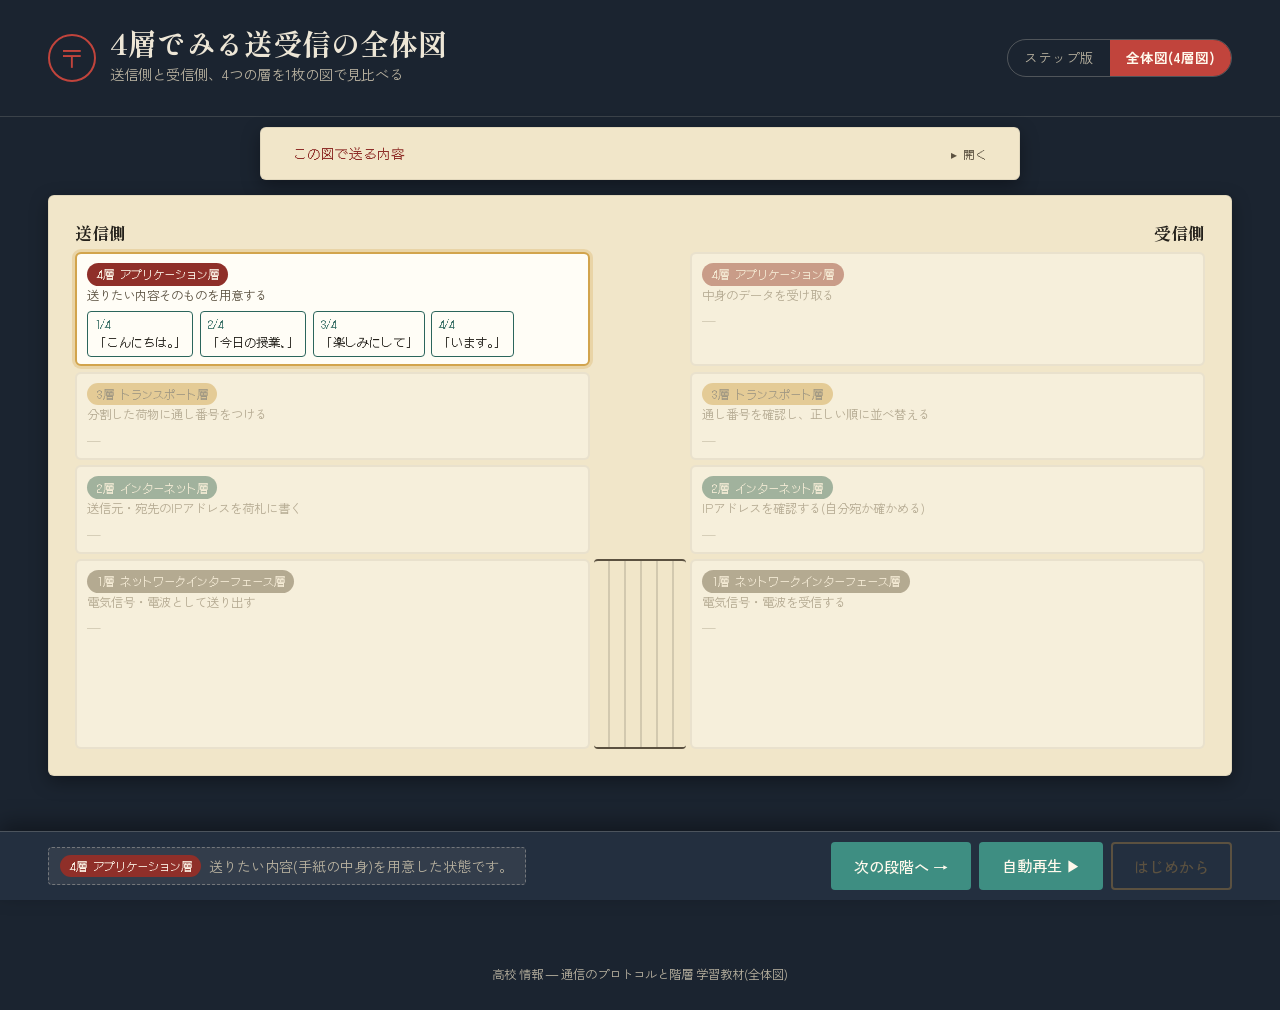
==== commit 778e01d3: "Add files via upload" ====
--- a/layers.html
+++ b/layers.html
@@ -20,7 +20,10 @@
       <p>送信側と受信側、4つの層を1枚の図で見比べる</p>
     </div>
   </div>
-  <a class="ghost-btn" href="index.html">← ステップ版に戻る</a>
+  <nav class="page-tabs" aria-label="ページ切り替え">
+    <a class="page-tabs__item" href="index.html">ステップ版</a>
+    <span class="page-tabs__item is-active" aria-current="page">全体図(4層図)</span>
+  </nav>
 </header>
 
 <main class="layers-main">
@@ -77,13 +80,13 @@
       <!-- 4層 アプリケーション層 -->
       <div class="layer-cell" data-row="send-app">
         <span class="layer-pill layer-pill--app">4層 アプリケーション層</span>
-        <details class="layers-role-details"><summary>説明を見る</summary><p class="layers-role">送りたい内容そのものを用意する</p></details>
+        <p class="layers-role">送りたい内容そのものを用意する</p>
         <div class="layers-packets" id="cell-send-app"></div>
       </div>
       <div class="layer-gutter"></div>
       <div class="layer-cell" data-row="receive-app">
         <span class="layer-pill layer-pill--app">4層 アプリケーション層</span>
-        <details class="layers-role-details"><summary>説明を見る</summary><p class="layers-role">中身のデータを受け取る</p></details>
+        <p class="layers-role">中身のデータを受け取る</p>
         <div class="layers-packets" id="cell-receive-app"></div>
         <div id="finalResult" class="reassembled" hidden>
           <p class="field-label">組み立てられた内容</p>
@@ -95,48 +98,44 @@
       <!-- 3層 トランスポート層 -->
       <div class="layer-cell" data-row="send-transport">
         <span class="layer-pill layer-pill--transport">3層 トランスポート層</span>
-        <details class="layers-role-details"><summary>説明を見る</summary><p class="layers-role">分割した荷物に通し番号をつける</p></details>
+        <p class="layers-role">分割した荷物に通し番号をつける</p>
         <div class="layers-packets" id="cell-send-transport"></div>
       </div>
       <div class="layer-gutter"></div>
       <div class="layer-cell" data-row="receive-transport">
         <span class="layer-pill layer-pill--transport">3層 トランスポート層</span>
-        <details class="layers-role-details"><summary>説明を見る</summary><p class="layers-role">通し番号を確認し、正しい順に並べ替える</p></details>
+        <p class="layers-role">通し番号を確認し、正しい順に並べ替える</p>
         <div class="layers-packets" id="cell-receive-transport"></div>
       </div>
 
       <!-- 2層 インターネット層 -->
       <div class="layer-cell" data-row="send-network">
         <span class="layer-pill layer-pill--network">2層 インターネット層</span>
-        <details class="layers-role-details"><summary>説明を見る</summary><p class="layers-role">送信元・宛先のIPアドレスを荷札に書く</p></details>
+        <p class="layers-role">送信元・宛先のIPアドレスを荷札に書く</p>
         <div class="layers-packets" id="cell-send-network"></div>
       </div>
       <div class="layer-gutter"></div>
       <div class="layer-cell" data-row="receive-network">
         <span class="layer-pill layer-pill--network">2層 インターネット層</span>
-        <details class="layers-role-details"><summary>説明を見る</summary><p class="layers-role">IPアドレスを確認する(自分宛か確かめる)</p></details>
+        <p class="layers-role">IPアドレスを確認する(自分宛か確かめる)</p>
         <div class="layers-packets" id="cell-receive-network"></div>
       </div>
 
       <!-- 1層 ネットワークインターフェース層(伝送経路) -->
       <div class="layer-cell layer-cell--physical" data-row="send-physical">
         <span class="layer-pill layer-pill--physical">1層 ネットワークインターフェース層</span>
-        <details class="layers-role-details"><summary>説明を見る</summary><p class="layers-role">電気信号・電波として送り出す</p></details>
+        <p class="layers-role">電気信号・電波として送り出す</p>
         <div class="layers-packets" id="cell-send-physical"></div>
+        <p class="hint layers-order-line" id="sentOrderLine" hidden>送信順: <span id="sentOrderText"></span></p>
       </div>
       <div class="layer-gutter layer-gutter--track">
         <div class="transit__track" id="layersTrack"></div>
       </div>
       <div class="layer-cell layer-cell--physical" data-row="receive-physical">
         <span class="layer-pill layer-pill--physical">1層 ネットワークインターフェース層</span>
-        <details class="layers-role-details"><summary>説明を見る</summary><p class="layers-role">電気信号・電波を受信する</p></details>
+        <p class="layers-role">電気信号・電波を受信する</p>
         <div class="layers-packets" id="cell-receive-physical"></div>
-      </div>
-
-      <!-- 送信順・到着順の一覧(1層の伝送経路の下にまとめて表示) -->
-      <div class="layers-order-summary" id="orderSummary">
-        <p class="hint" id="sentOrderLine" hidden>送信順: <span id="sentOrderText"></span></p>
-        <p class="hint" id="arrivedOrderLine" hidden>到着順: <span id="arrivedOrderText"></span></p>
+        <p class="hint layers-order-line" id="arrivedOrderLine" hidden>到着順: <span id="arrivedOrderText"></span></p>
       </div>
 
     </div>
--- a/style.css
+++ b/style.css
@@ -379,6 +379,34 @@
   flex-wrap: wrap;
 }
 
+/* ページ切り替えタブ(ステップ版 ⇔ 全体図)。両ページ共通。 */
+.page-tabs {
+  display: inline-flex;
+  border: 1.5px solid rgba(237, 230, 214, 0.25);
+  border-radius: 999px;
+  overflow: hidden;
+}
+
+.page-tabs__item {
+  padding: 0.5rem 1rem;
+  font-size: 0.85rem;
+  color: var(--text-light-dim);
+  text-decoration: none;
+  white-space: nowrap;
+  transition: background 0.15s ease, color 0.15s ease;
+}
+
+a.page-tabs__item:hover {
+  color: var(--text-light);
+  background: rgba(237, 230, 214, 0.08);
+}
+
+.page-tabs__item.is-active {
+  background: var(--accent-stamp);
+  color: #fff9ec;
+  font-weight: 700;
+}
+
 a.ghost-btn {
   display: inline-block;
   text-decoration: none;
--- a/layers.css
+++ b/layers.css
@@ -155,26 +155,8 @@
 .layer-cell--physical { min-height: 190px; }
 
 /* ===========================================================
-   各段の説明文(クリックで見る)
-   =========================================================== */
-.layers-role-details { margin: 0.05rem 0 0.25rem; }
-
-.layers-role-details summary {
-  list-style: none;
-  cursor: pointer;
-  display: inline-flex;
-  align-items: center;
-  gap: 0.3rem;
-  font-size: 0.72rem;
-  color: var(--accent-teal-dark);
-  font-family: var(--font-data);
-}
-
-.layers-role-details summary::-webkit-details-marker { display: none; }
-.layers-role-details summary::marker { content: ""; }
-.layers-role-details summary::before { content: "▸"; }
-.layers-role-details[open] summary::before { content: "▾"; }
-
+   各段の説明文
+   =========================================================== */
 .layers-role {
   font-size: 0.78rem;
   color: var(--ink-soft);
@@ -240,18 +222,12 @@
 }
 
 /* ===========================================================
-   ② 送信順・到着順の一覧表示
-   =========================================================== */
-.layers-order-summary {
-  grid-column: 1 / -1;
-  display: flex;
-  gap: 1.2rem;
-  flex-wrap: wrap;
-  margin-top: 0.3rem;
-  font-size: 0.82rem;
-}
-
-.layers-order-summary .hint { margin: 0; }
+   ① 送信順・到着順(送信側/受信側それぞれの1層の下に表示)
+   =========================================================== */
+.layers-order-line {
+  font-size: 0.78rem;
+  margin: 0.35rem 0 0;
+}
 
 #sentOrderText,
 #arrivedOrderText {
